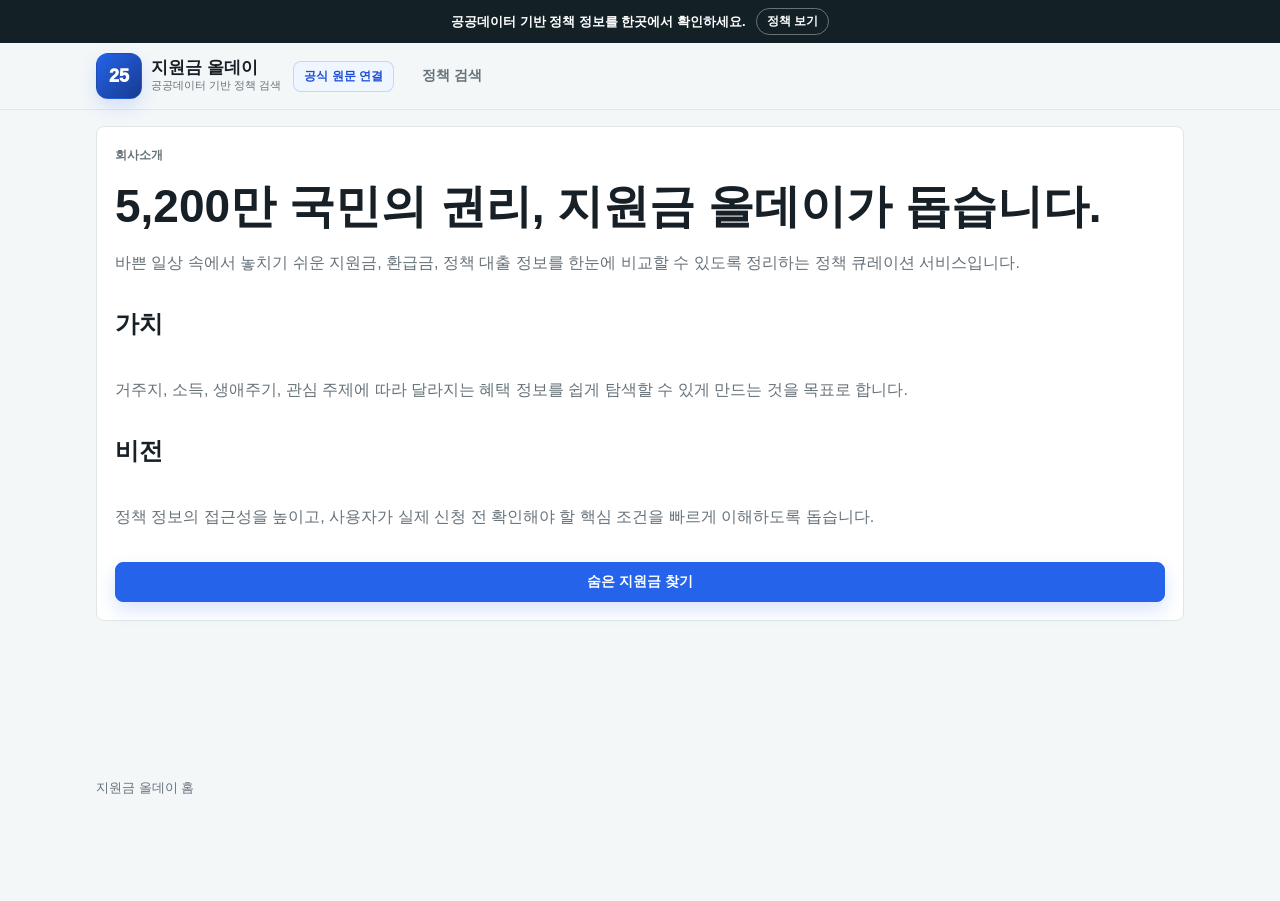
==== about.html @ da529f5f "Rename about page title" ====
<!doctype html>
<html lang="ko">
  <head>
    <meta charset="utf-8" />
    <meta name="viewport" content="width=device-width, initial-scale=1" />
    <meta name="description" content="지원금 올데이 서비스 소개" />
    <link rel="icon" href="assets/icon-government-support25.svg" type="image/svg+xml" />
    <link rel="stylesheet" href="styles.css" />
    <title>회사소개 - 지원금 올데이</title>
  </head>
  <body>
    <div class="promo-bar"><span>공공데이터 기반 정책 정보를 한곳에서 확인하세요.</span><a href="category.html">정책 보기</a></div>
    <header class="site-header">
      <div class="header-inner">
        <a class="brand" href="index.html"><span class="brand-mark">25</span><span class="brand-copy"><strong>지원금 올데이</strong><small>공공데이터 기반 정책 검색</small></span></a>
        <span class="trust-badge">공식 원문 연결</span>
        <nav class="desktop-nav"><a href="category.html">정책 검색</a></nav>
      </div>
    </header>
    <main class="site-main">
      <article class="content-page section-card">
        <p class="eyebrow">회사소개</p>
        <h1>5,200만 국민의 권리, 지원금 올데이가 돕습니다.</h1>
        <p>바쁜 일상 속에서 놓치기 쉬운 지원금, 환급금, 정책 대출 정보를 한눈에 비교할 수 있도록 정리하는 정책 큐레이션 서비스입니다.</p>
        <h2>가치</h2>
        <p>거주지, 소득, 생애주기, 관심 주제에 따라 달라지는 혜택 정보를 쉽게 탐색할 수 있게 만드는 것을 목표로 합니다.</p>
        <h2>비전</h2>
        <p>정책 정보의 접근성을 높이고, 사용자가 실제 신청 전 확인해야 할 핵심 조건을 빠르게 이해하도록 돕습니다.</p>
        <a class="primary-button" href="category.html">숨은 지원금 찾기</a>
      </article>
    </main>
    <footer class="site-footer"><a href="index.html">지원금 올데이 홈</a></footer>
  </body>
</html>
---- styles.css ----
:root {
  --bg: #f4f7f8;
  --surface: #ffffff;
  --surface-soft: #eef8f6;
  --surface-warm: #fff5e4;
  --ink: #172026;
  --muted: #66727a;
  --line: #dfe7e5;
  --teal: #12b8a6;
  --teal-dark: #087f74;
  --coral: #ff785f;
  --blue: #2563eb;
  --blue-dark: #1d4ed8;
  --gold: #f5ad2f;
  --shadow: 0 18px 45px rgba(19, 32, 38, 0.11);
  --radius: 8px;
  --nav-height: 74px;
  font-family:
    Pretendard,
    -apple-system,
    BlinkMacSystemFont,
    "Segoe UI",
    "Noto Sans KR",
    sans-serif;
}

* {
  box-sizing: border-box;
}

[hidden] {
  display: none !important;
}

html {
  scroll-behavior: smooth;
}

body {
  min-width: 320px;
  margin: 0;
  overflow-x: hidden;
  background: var(--bg);
  color: var(--ink);
  letter-spacing: 0;
}

button,
input,
select,
textarea {
  font: inherit;
}

button {
  cursor: pointer;
}

a {
  color: inherit;
  text-decoration: none;
}

img {
  display: block;
  max-width: 100%;
}

.sr-only {
  position: absolute;
  width: 1px;
  height: 1px;
  padding: 0;
  margin: -1px;
  overflow: hidden;
  clip: rect(0, 0, 0, 0);
  white-space: nowrap;
  border: 0;
}

.promo-bar {
  position: sticky;
  top: 0;
  z-index: 30;
  min-height: 38px;
  display: flex;
  align-items: center;
  justify-content: center;
  gap: 10px;
  padding: 8px 14px;
  background: #132026;
  color: #ffffff;
  font-size: 13px;
  font-weight: 900;
}

.promo-bar a {
  border: 1px solid rgba(255, 255, 255, 0.36);
  border-radius: 999px;
  padding: 4px 10px;
  font-size: 12px;
}

.site-header {
  position: sticky;
  top: 38px;
  z-index: 25;
  background: rgba(244, 247, 248, 0.94);
  border-bottom: 1px solid rgba(223, 231, 229, 0.94);
  backdrop-filter: blur(16px);
}

.header-inner {
  width: min(1120px, 100%);
  min-height: 66px;
  margin: 0 auto;
  padding: 10px 16px;
  display: flex;
  align-items: center;
  gap: 12px;
}

.brand {
  min-width: 0;
  display: inline-flex;
  align-items: center;
  gap: 9px;
}

.brand-mark {
  width: 46px;
  height: 46px;
  border-radius: 12px;
  display: grid;
  place-items: center;
  border: 1px solid rgba(37, 99, 235, 0.26);
  background: linear-gradient(135deg, var(--blue), #173b8f);
  color: #ffffff;
  font-size: 18px;
  font-weight: 950;
  letter-spacing: 0;
  box-shadow: 0 8px 18px rgba(37, 99, 235, 0.16);
}

.brand-copy {
  display: grid;
  gap: 2px;
}

.brand-copy strong {
  font-size: 17px;
  line-height: 1;
  letter-spacing: 0;
  white-space: nowrap;
}

.brand-copy small {
  color: var(--muted);
  font-size: 11px;
  white-space: nowrap;
}

.trust-badge {
  display: none;
  min-height: 30px;
  align-items: center;
  border: 1px solid rgba(37, 99, 235, 0.22);
  border-radius: var(--radius);
  background: #eff6ff;
  color: var(--blue-dark);
  padding: 6px 10px;
  font-size: 12px;
  font-weight: 900;
  white-space: nowrap;
}

.desktop-nav {
  display: none;
  align-items: center;
  gap: 14px;
  margin-left: 16px;
  color: var(--muted);
  font-size: 14px;
  font-weight: 900;
}

.desktop-nav a:hover {
  color: var(--teal-dark);
}

.site-search {
  flex: 1;
  max-width: 430px;
  margin-left: auto;
  display: none;
  align-items: center;
  background: var(--surface);
  border: 1px solid var(--line);
  border-radius: 999px;
  padding: 4px 6px 4px 16px;
}

.site-search input {
  min-width: 0;
  width: 100%;
  border: 0;
  outline: 0;
  background: transparent;
}

.site-search button {
  width: 34px;
  height: 34px;
  border: 0;
  border-radius: 50%;
  background: var(--ink);
  color: #ffffff;
  font-size: 18px;
}

.site-main {
  width: min(1120px, 100%);
  margin: 0 auto;
  padding: 16px 16px calc(var(--nav-height) + 26px);
}

.page-stack {
  display: grid;
  gap: 24px;
}

.hero-layout {
  display: grid;
  gap: 14px;
}

.hero-card,
.quick-card,
.section-card,
.detail-card,
.notice-card {
  background: var(--surface);
  border: 1px solid var(--line);
  border-radius: var(--radius);
}

.hero-card {
  overflow: hidden;
  box-shadow: var(--shadow);
}

.hero-copy {
  display: grid;
  gap: 14px;
  padding: 20px;
}

.eyebrow {
  margin: 0;
  color: var(--teal-dark);
  font-size: 12px;
  font-weight: 900;
}

h1,
h2,
h3,
p {
  margin-top: 0;
}

.hero-copy h1 {
  margin: 0;
  font-size: clamp(30px, 6.2vw, 54px);
  line-height: 1.05;
  letter-spacing: 0;
  overflow-wrap: anywhere;
  word-break: keep-all;
}

.hero-copy p:not(.eyebrow) {
  margin: 0;
  color: var(--muted);
  line-height: 1.65;
}

.hero-actions,
.detail-actions,
.card-actions {
  display: flex;
  flex-wrap: wrap;
  gap: 8px;
}

.primary-button,
.ghost-button,
.apply-link {
  min-height: 40px;
  border-radius: var(--radius);
  border: 1px solid transparent;
  display: inline-flex;
  align-items: center;
  justify-content: center;
  padding: 10px 14px;
  font-size: 14px;
  font-weight: 900;
  white-space: nowrap;
}

.primary-button,
.apply-link {
  border-color: var(--blue);
  background: var(--blue);
  color: #ffffff;
  box-shadow: 0 8px 18px rgba(37, 99, 235, 0.18);
}

.primary-button:hover,
.apply-link:hover {
  border-color: var(--blue-dark);
  background: var(--blue-dark);
}

.ghost-button {
  background: #ffffff;
  border-color: var(--line);
  color: var(--ink);
}

.hero-media {
  position: relative;
  min-height: 220px;
  margin: 0;
  background: #dbe7e6;
}

.hero-media img {
  width: 100%;
  height: 100%;
  min-height: 220px;
  object-fit: cover;
}

.download-panel {
  position: absolute;
  left: 14px;
  right: 14px;
  bottom: 14px;
  display: grid;
  gap: 10px;
  padding: 12px;
  border-radius: var(--radius);
  background: rgba(255, 255, 255, 0.92);
  border: 1px solid rgba(255, 255, 255, 0.8);
  backdrop-filter: blur(10px);
}

.download-panel small,
.section-head span,
.mini-meta,
.notice-card p {
  color: var(--muted);
}

.store-row {
  display: flex;
  flex-wrap: wrap;
  gap: 6px;
}

.store-row button {
  min-height: 34px;
  border: 1px solid var(--line);
  border-radius: var(--radius);
  background: #ffffff;
  padding: 7px 12px;
  font-size: 12px;
  font-weight: 900;
}

.quick-card {
  display: grid;
  gap: 14px;
  padding: 16px;
}

.quick-card h2 {
  margin: 0 0 4px;
  font-size: 22px;
}

.category-grid {
  display: grid;
  grid-template-columns: repeat(3, minmax(0, 1fr));
  gap: 10px;
}

.category-tile {
  min-height: 126px;
  display: grid;
  align-items: center;
  justify-items: center;
  gap: 8px;
  border: 1px solid rgba(18, 184, 166, 0.16);
  border-radius: var(--radius);
  background: linear-gradient(180deg, #f0fdfa 0%, #ffffff 100%);
  padding: 12px 10px;
  font-weight: 900;
  transition:
    border-color 160ms ease,
    background 160ms ease,
    transform 160ms ease;
}

.category-tile:nth-child(2) {
  border-color: rgba(255, 120, 95, 0.18);
  background: linear-gradient(180deg, #fff5f2 0%, #ffffff 100%);
}

.category-tile:nth-child(3) {
  border-color: rgba(37, 99, 235, 0.18);
  background: linear-gradient(180deg, #eff6ff 0%, #ffffff 100%);
}

.category-tile:hover {
  border-color: rgba(37, 99, 235, 0.28);
  transform: translateY(-1px);
}

.category-tile.active,
.filter-row a.active {
  border-color: rgba(18, 184, 166, 0.5);
  background: var(--surface-soft);
  color: var(--teal-dark);
}

.tile-illustration {
  width: 74px;
  height: 56px;
  object-fit: contain;
}

.tile-copy {
  min-width: 0;
  display: grid;
  justify-items: center;
  gap: 3px;
  text-align: center;
}

.tile-copy strong {
  color: var(--ink);
  font-size: 16px;
  line-height: 1.15;
}

.tile-copy small {
  color: var(--muted);
  font-size: 12px;
  font-weight: 800;
  line-height: 1.25;
}

.search-box {
  display: flex;
  gap: 8px;
  padding: 8px;
  border: 1px solid var(--line);
  border-radius: var(--radius);
  background: #ffffff;
}

.search-box input {
  min-width: 0;
  flex: 1;
  border: 0;
  outline: 0;
  background: transparent;
  padding: 0 8px;
}

.search-box button {
  width: 44px;
  border: 0;
  border-radius: var(--radius);
  background: var(--ink);
  color: #ffffff;
}

.home-search-box {
  min-height: 42px;
  align-items: center;
  gap: 12px;
  padding: 0;
  border: 0;
  background: transparent;
}

.home-search-box input {
  min-height: 42px;
  padding: 0;
  color: var(--ink);
  font-size: 19px;
  font-weight: 900;
}

.home-search-box input::placeholder {
  color: #7f8b9a;
  opacity: 1;
}

.home-search-icon {
  position: relative;
  width: 18px;
  height: 18px;
  flex: 0 0 18px;
  border: 2px solid #8997a6;
  border-radius: 50%;
}

.home-search-icon::after {
  content: "";
  position: absolute;
  right: -6px;
  bottom: -4px;
  width: 8px;
  height: 2px;
  border-radius: 999px;
  background: #8997a6;
  transform: rotate(45deg);
  transform-origin: center;
}

.suggest-search-row {
  display: flex;
  flex-wrap: wrap;
  align-items: center;
  gap: 7px;
}

.suggest-search-row > span {
  margin-right: 6px;
  color: #8a98a8;
  font-size: 14px;
  font-weight: 900;
}

.suggest-search-row a {
  min-height: 28px;
  display: inline-flex;
  align-items: center;
  border: 1px solid #cfe3ff;
  border-radius: 6px;
  background: #e4f0ff;
  color: #0969ff;
  padding: 0 9px;
  font-size: 13px;
  font-weight: 900;
  white-space: nowrap;
}

.suggest-search-row a:hover {
  border-color: #93c5fd;
  background: #dbeafe;
}

.tag-row,
.filter-row {
  display: flex;
  gap: 8px;
  overflow-x: auto;
  padding-bottom: 2px;
  scrollbar-width: none;
}

.tag-row::-webkit-scrollbar,
.filter-row::-webkit-scrollbar {
  display: none;
}

.region-shortcuts {
  flex-wrap: wrap;
  overflow-x: visible;
  padding-bottom: 0;
}

.shortcut-group {
  display: grid;
  gap: 8px;
}

.shortcut-group > span {
  color: var(--muted);
  font-size: 13px;
  font-weight: 900;
}

.tag-row a,
.filter-row a {
  min-height: 40px;
  display: inline-flex;
  align-items: center;
  border: 1px solid var(--line);
  border-radius: 999px;
  background: #ffffff;
  padding: 9px 13px;
  font-size: 14px;
  font-weight: 900;
  white-space: nowrap;
}

.region-shortcuts a {
  min-height: 36px;
  border-radius: var(--radius);
  padding: 8px 11px;
  font-size: 13px;
}

.region-filter {
  display: grid;
  gap: 8px;
}

.region-filter > span {
  color: var(--muted);
  font-size: 13px;
  font-weight: 900;
}

.section {
  display: grid;
  gap: 12px;
}

.result-notice {
  margin: 0;
  color: var(--muted);
  font-size: 13px;
  line-height: 1.45;
}

.result-notice:empty {
  display: none;
}

.section-head {
  display: flex;
  align-items: end;
  justify-content: space-between;
  gap: 12px;
}

.section-head h2 {
  margin: 0 0 4px;
  font-size: 22px;
}

.more-link {
  color: var(--teal-dark);
  font-weight: 900;
}

.policy-list,
.issue-grid {
  display: grid;
  gap: 10px;
}

.policy-card {
  min-width: 0;
  display: grid;
  grid-template-columns: 76px 1fr;
  gap: 12px;
  padding: 12px;
  background: var(--surface);
  border: 1px solid var(--line);
  border-radius: var(--radius);
}

.policy-thumb {
  width: 76px;
  aspect-ratio: 1;
  display: grid;
  place-items: center;
  border-radius: var(--radius);
  border: 1px solid rgba(18, 184, 166, 0.16);
  background: linear-gradient(180deg, #f0fdfa 0%, #ffffff 100%);
  overflow: hidden;
}

.policy-thumb.support {
  border-color: rgba(18, 184, 166, 0.16);
  background: linear-gradient(180deg, #f0fdfa 0%, #ffffff 100%);
}

.policy-thumb.refund {
  border-color: rgba(255, 120, 95, 0.18);
  background: linear-gradient(180deg, #fff5f2 0%, #ffffff 100%);
}

.policy-thumb.loan {
  border-color: rgba(37, 99, 235, 0.18);
  background: linear-gradient(180deg, #eff6ff 0%, #ffffff 100%);
}

.policy-body {
  min-width: 0;
  display: grid;
  gap: 8px;
}

.meta-row,
.mini-meta {
  display: flex;
  align-items: center;
  flex-wrap: wrap;
  gap: 6px;
  font-size: 13px;
}

.badge {
  display: inline-flex;
  min-height: 24px;
  align-items: center;
  border-radius: 999px;
  background: var(--surface-soft);
  color: var(--teal-dark);
  padding: 4px 8px;
  font-size: 12px;
  font-weight: 900;
}

.badge.refund {
  background: #fff0ed;
  color: #b23e2e;
}

.badge.loan {
  background: #edf3ff;
  color: #255fb8;
}

.badge.deadline {
  background: var(--surface-warm);
  color: #8a5a00;
}

.policy-card h3,
.issue-card h3 {
  margin: 0;
  font-size: 16px;
  line-height: 1.35;
  overflow-wrap: anywhere;
}

.policy-card p,
.issue-card p {
  margin: 0;
  color: var(--muted);
  font-size: 13px;
  line-height: 1.45;
}

.card-actions {
  justify-content: flex-start;
}

.card-actions button,
.card-actions .apply-link,
.card-actions .ghost-button {
  min-height: 34px;
  border: 1px solid var(--line);
  border-radius: var(--radius);
  padding: 7px 11px;
  font-size: 12px;
  font-weight: 900;
  box-shadow: none;
}

.card-actions button,
.card-actions .ghost-button {
  background: #ffffff;
  color: var(--ink);
}

.card-actions .apply-link {
  border-color: var(--blue);
  background: var(--blue);
  color: #ffffff;
}

.issue-card,
.empty-card,
.notice-card {
  padding: 14px;
  border: 1px solid var(--line);
  border-radius: var(--radius);
  background: var(--surface);
}

.issue-grid {
  grid-template-columns: repeat(2, minmax(0, 1fr));
}

.issue-card {
  min-height: 136px;
  display: grid;
  align-content: space-between;
}

.issue-visual {
  height: 36px;
  border-radius: var(--radius);
  background: linear-gradient(90deg, var(--teal), var(--coral));
}

.category-hero,
.detail-card,
.content-page {
  display: grid;
  gap: 16px;
  padding: 18px;
}

.category-hero h1,
.detail-head h1,
.content-page h1 {
  margin: 0;
  font-size: clamp(28px, 7vw, 46px);
  line-height: 1.12;
}

.detail-card {
  grid-template-columns: 1fr;
}

.detail-head,
.detail-section {
  display: grid;
  gap: 12px;
}

.detail-head p,
.detail-section p,
.content-page p,
.content-page li {
  color: var(--muted);
  line-height: 1.7;
}

.benefit-summary {
  display: grid;
  gap: 6px;
  padding: 16px;
  border-radius: var(--radius);
  background: var(--surface-soft);
}

.benefit-summary strong {
  font-size: 30px;
}

.detail-grid {
  display: grid;
  gap: 8px;
}

.detail-row {
  display: grid;
  grid-template-columns: 112px 1fr;
  gap: 10px;
  padding: 10px 0;
  border-bottom: 1px solid var(--line);
}

.detail-row dt {
  color: var(--muted);
  font-size: 13px;
  font-weight: 900;
}

.detail-row dd {
  margin: 0;
  line-height: 1.5;
}

.field {
  display: grid;
  gap: 6px;
}

.field label {
  color: var(--muted);
  font-size: 12px;
  font-weight: 900;
}

.field input,
.field textarea {
  width: 100%;
  min-height: 44px;
  border: 1px solid var(--line);
  border-radius: var(--radius);
  background: #ffffff;
  padding: 10px 12px;
  outline: 0;
}

.field textarea {
  min-height: 96px;
  resize: vertical;
}

.bottom-nav {
  position: fixed;
  left: 0;
  right: 0;
  bottom: 0;
  z-index: 28;
  height: var(--nav-height);
  display: grid;
  grid-template-columns: repeat(2, 1fr);
  padding: 8px max(8px, env(safe-area-inset-left)) calc(8px + env(safe-area-inset-bottom))
    max(8px, env(safe-area-inset-right));
  background: rgba(255, 255, 255, 0.96);
  border-top: 1px solid var(--line);
  box-shadow: 0 -12px 30px rgba(19, 32, 38, 0.1);
  backdrop-filter: blur(16px);
}

.bottom-nav a {
  min-width: 0;
  display: grid;
  justify-items: center;
  align-content: center;
  gap: 4px;
  color: var(--muted);
  font-size: 11px;
  font-weight: 900;
}

.bottom-nav a.active {
  color: var(--teal-dark);
}

.nav-dot {
  width: 22px;
  height: 22px;
  position: relative;
}

.nav-dot::before,
.nav-dot::after {
  content: "";
  position: absolute;
  border-radius: 3px;
  background: currentColor;
}

.nav-home::before {
  width: 18px;
  height: 13px;
  left: 2px;
  bottom: 2px;
}

.nav-home::after {
  width: 13px;
  height: 13px;
  left: 4px;
  top: 0;
  transform: rotate(45deg);
}

.nav-doc::before {
  width: 16px;
  height: 18px;
  left: 3px;
  top: 2px;
}

.nav-doc::after {
  width: 10px;
  height: 3px;
  left: 6px;
  top: 8px;
  background: #ffffff;
  box-shadow: 0 5px 0 #ffffff;
}

.site-footer {
  width: min(1120px, 100%);
  margin: 0 auto;
  padding: 28px 16px calc(var(--nav-height) + 28px);
  color: var(--muted);
  font-size: 13px;
  line-height: 1.7;
}

.footer-links {
  display: flex;
  flex-wrap: wrap;
  gap: 10px 16px;
  margin-top: 12px;
}

.footer-links a {
  font-weight: 900;
}

.toast {
  position: fixed;
  left: 16px;
  right: 16px;
  bottom: calc(var(--nav-height) + 16px);
  z-index: 60;
  max-width: 480px;
  margin: 0 auto;
  padding: 13px 16px;
  border-radius: var(--radius);
  background: #132026;
  color: #ffffff;
  font-weight: 900;
  box-shadow: var(--shadow);
}

@media (max-width: 480px) {
  .brand-copy small {
    display: none;
  }

  .hero-copy h1 {
    word-break: keep-all;
  }
}

@media (min-width: 760px) {
  .desktop-nav,
  .site-search {
    display: flex;
  }

  .trust-badge {
    display: inline-flex;
  }

  .site-main {
    padding-bottom: calc(var(--nav-height) + 54px);
  }

  .bottom-nav {
    left: 50%;
    right: auto;
    bottom: 18px;
    width: min(620px, calc(100% - 32px));
    height: 66px;
    transform: translateX(-50%);
    border: 1px solid var(--line);
    border-radius: 999px;
    padding: 8px;
  }

  .hero-layout {
    grid-template-columns: minmax(0, 1.35fr) minmax(320px, 0.65fr);
  }

  .hero-card {
    display: grid;
    grid-template-columns: minmax(0, 1.05fr) minmax(330px, 0.95fr);
  }

  .hero-media,
  .hero-media img {
    min-height: 100%;
  }

  .policy-list.featured-list {
    grid-template-columns: repeat(2, minmax(0, 1fr));
  }

  .issue-grid {
    grid-template-columns: repeat(3, minmax(0, 1fr));
  }

  .detail-card {
    grid-template-columns: minmax(0, 1fr) 290px;
    align-items: start;
  }

  .detail-section {
    grid-column: 1 / -1;
  }
}

@media (min-width: 1040px) {
  .policy-list.full-list {
    grid-template-columns: repeat(3, minmax(0, 1fr));
  }

  .policy-list.full-list .policy-card {
    grid-template-columns: 1fr;
  }

  .policy-list.full-list .policy-thumb {
    width: 100%;
    aspect-ratio: 2.1 / 1;
  }

  .policy-list.full-list .policy-thumb .tile-illustration {
    width: 96px;
    height: 72px;
  }
}
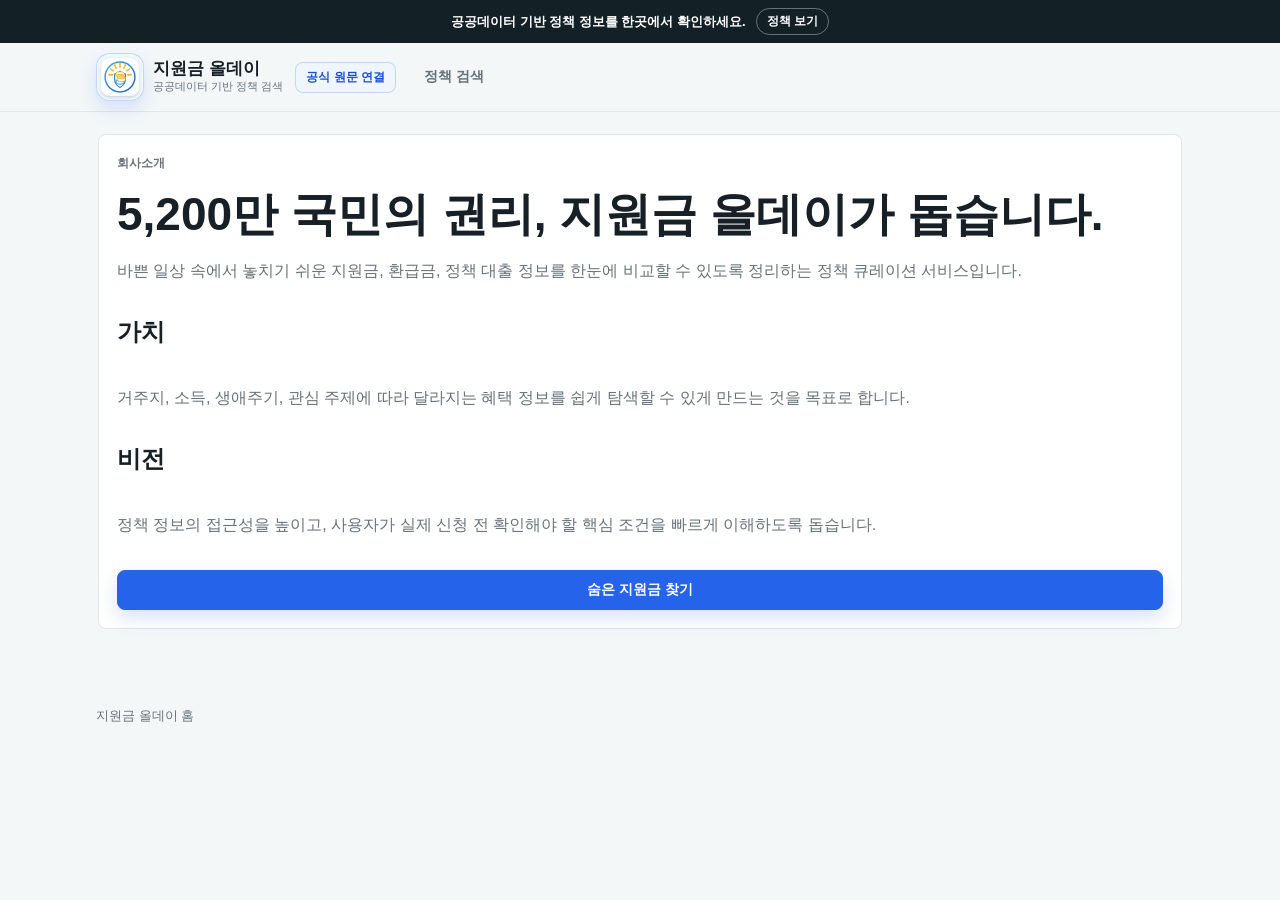
==== commit 8549cc8e: "Add app shell metadata to support pages" ====
--- a/about.html
+++ b/about.html
@@ -4,15 +4,24 @@
     <meta charset="utf-8" />
     <meta name="viewport" content="width=device-width, initial-scale=1" />
     <meta name="description" content="지원금 올데이 서비스 소개" />
-    <link rel="icon" href="assets/icon-government-support25.svg" type="image/svg+xml" />
-    <link rel="stylesheet" href="styles.css" />
+    <meta name="theme-color" content="#2563eb" />
+    <meta name="application-name" content="지원금 올데이" />
+    <meta name="mobile-web-app-capable" content="yes" />
+    <meta name="apple-mobile-web-app-capable" content="yes" />
+    <meta name="apple-mobile-web-app-title" content="지원금 올데이" />
+    <meta name="apple-mobile-web-app-status-bar-style" content="default" />
+    <link rel="icon" href="assets/icon-government-support25.svg?v=2" type="image/svg+xml" />
+    <link rel="apple-touch-icon" href="assets/app-icon-192.png?v=1" />
+    <link rel="manifest" href="manifest.webmanifest" />
+    <link rel="stylesheet" href="styles.css?v=8" />
+    <link rel="stylesheet" href="desktop.css" />
     <title>회사소개 - 지원금 올데이</title>
   </head>
   <body>
     <div class="promo-bar"><span>공공데이터 기반 정책 정보를 한곳에서 확인하세요.</span><a href="category.html">정책 보기</a></div>
     <header class="site-header">
       <div class="header-inner">
-        <a class="brand" href="index.html"><span class="brand-mark">25</span><span class="brand-copy"><strong>지원금 올데이</strong><small>공공데이터 기반 정책 검색</small></span></a>
+        <a class="brand" href="index.html"><img class="brand-mark" src="assets/logo-government-support25.svg?v=3" alt="" width="48" height="48" /><span class="brand-copy"><strong>지원금 올데이</strong><small>공공데이터 기반 정책 검색</small></span></a>
         <span class="trust-badge">공식 원문 연결</span>
         <nav class="desktop-nav"><a href="category.html">정책 검색</a></nav>
       </div>
@@ -30,5 +39,6 @@
       </article>
     </main>
     <footer class="site-footer"><a href="index.html">지원금 올데이 홈</a></footer>
+    <script src="app-shell.js?v=1"></script>
   </body>
 </html>
--- a/desktop.css
+++ b/desktop.css
@@ -0,0 +1,161 @@
+.brand-mark {
+  width: 48px;
+  height: 48px;
+  flex: 0 0 48px;
+  display: block;
+  overflow: hidden;
+  border-radius: 14px;
+  background:
+    #ffffff url("assets/logo-government-support25.svg?v=3") center / contain no-repeat;
+  color: transparent;
+  font-size: 0;
+  line-height: 0;
+  text-indent: -999px;
+}
+
+.bottom-nav {
+  display: none !important;
+}
+
+.hero-media {
+  background: #eef6f4;
+}
+
+.hero-media > img {
+  object-fit: contain;
+  object-position: center;
+  background: #eef6f4;
+  opacity: 1;
+}
+
+@media (min-width: 760px) {
+  .site-main {
+    padding: 22px 18px 48px;
+  }
+
+  .bottom-nav {
+    display: none;
+  }
+
+  .hero-layout {
+    grid-template-columns: 1fr;
+    align-items: start;
+    gap: 18px;
+  }
+
+  .hero-card {
+    display: grid;
+    grid-template-columns: minmax(0, 0.95fr) minmax(360px, 0.75fr);
+    min-height: 360px;
+  }
+
+  .hero-copy {
+    align-content: center;
+    padding: 34px;
+  }
+
+  .hero-copy h1 {
+    font-size: 46px;
+  }
+
+  .hero-media,
+  .hero-media img {
+    min-height: 360px;
+  }
+
+  .quick-card {
+    grid-template-columns: repeat(3, minmax(0, 1fr));
+    align-items: start;
+    gap: 16px 18px;
+    padding: 18px;
+  }
+
+  .quick-card > div:first-child,
+  .quick-card > .category-grid,
+  .quick-card > .home-search-box,
+  .quick-card > .suggest-search-row {
+    grid-column: 1 / -1;
+  }
+
+  .category-grid {
+    gap: 12px;
+  }
+
+  .category-tile {
+    min-height: 118px;
+    grid-template-columns: auto minmax(0, 1fr);
+    justify-items: start;
+    text-align: left;
+    padding: 16px;
+  }
+
+  .tile-illustration {
+    width: 82px;
+    height: 62px;
+  }
+
+  .tile-copy {
+    justify-items: start;
+    text-align: left;
+  }
+
+  .home-search-box {
+    width: min(760px, 100%);
+    min-height: 56px;
+    padding: 0 16px;
+    border: 1px solid var(--line);
+    border-radius: 14px;
+    background: #ffffff;
+  }
+
+  .home-search-box input {
+    min-height: 54px;
+  }
+
+  .shortcut-group {
+    align-content: start;
+    gap: 10px;
+  }
+
+  .region-shortcuts {
+    align-content: start;
+    max-height: 124px;
+    overflow-y: auto;
+    padding-right: 2px;
+  }
+
+  .filter-row {
+    flex-wrap: wrap;
+    overflow-x: visible;
+    padding-bottom: 0;
+  }
+
+  .policy-list.featured-list {
+    grid-template-columns: repeat(3, minmax(0, 1fr));
+  }
+
+  .site-footer {
+    padding-bottom: 38px;
+  }
+}
+
+@media (min-width: 1040px) {
+  .policy-list.full-list {
+    grid-template-columns: repeat(2, minmax(0, 1fr));
+  }
+
+  .policy-list.full-list .policy-card {
+    grid-template-columns: 104px minmax(0, 1fr);
+    align-items: start;
+  }
+
+  .policy-list.full-list .policy-thumb {
+    width: 104px;
+    aspect-ratio: 1;
+  }
+
+  .policy-list.full-list .policy-thumb .tile-illustration {
+    width: 82px;
+    height: 62px;
+  }
+}
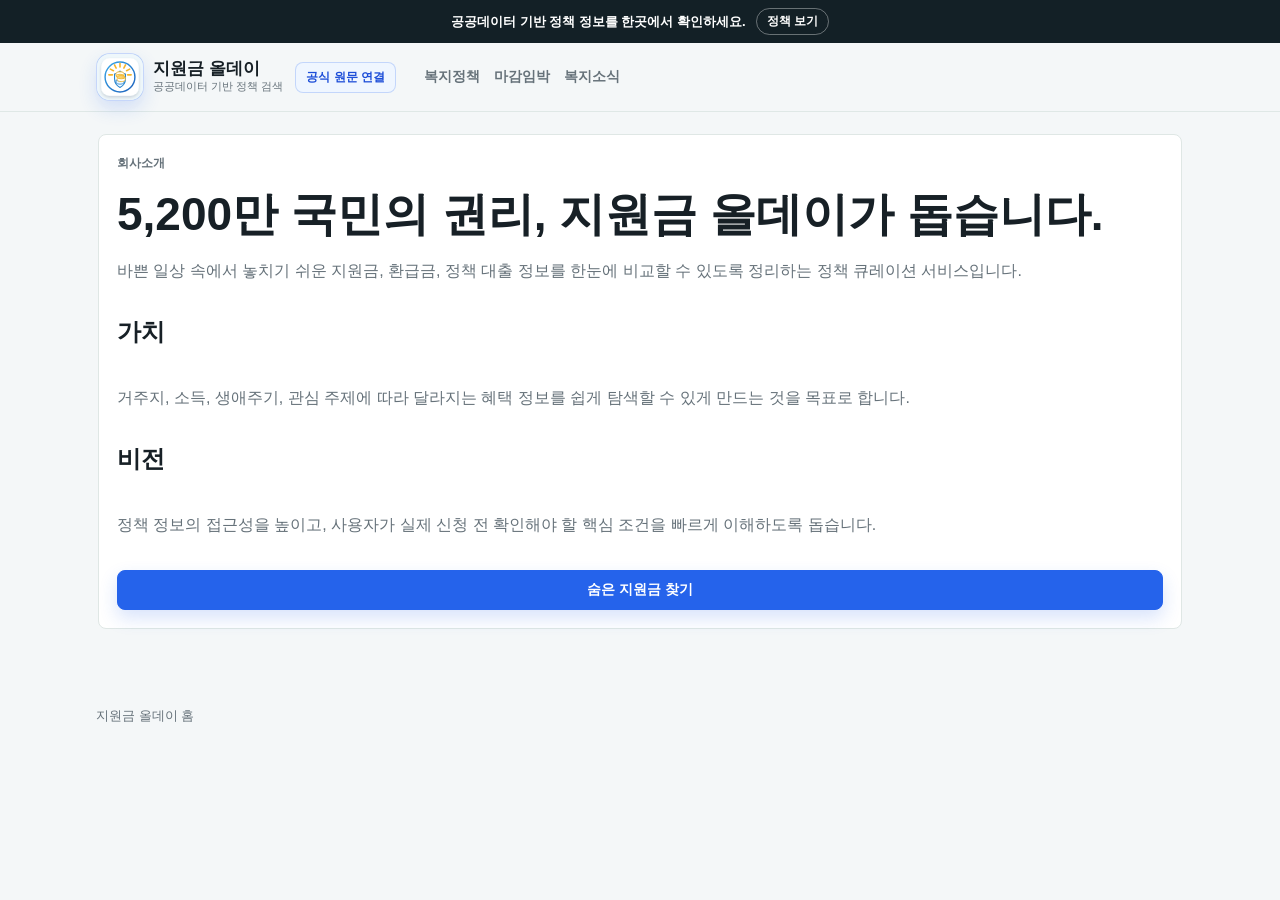
==== commit 2c40a71f: "Align about header navigation" ====
--- a/about.html
+++ b/about.html
@@ -23,7 +23,11 @@
       <div class="header-inner">
         <a class="brand" href="index.html"><img class="brand-mark" src="assets/logo-government-support25.svg?v=3" alt="" width="48" height="48" /><span class="brand-copy"><strong>지원금 올데이</strong><small>공공데이터 기반 정책 검색</small></span></a>
         <span class="trust-badge">공식 원문 연결</span>
-        <nav class="desktop-nav"><a href="category.html">정책 검색</a></nav>
+        <nav class="desktop-nav" aria-label="주요 메뉴">
+          <a href="category.html">복지정책</a>
+          <a href="category.html?deadline=soon">마감임박</a>
+          <a href="category.html?mode=news">복지소식</a>
+        </nav>
       </div>
     </header>
     <main class="site-main">
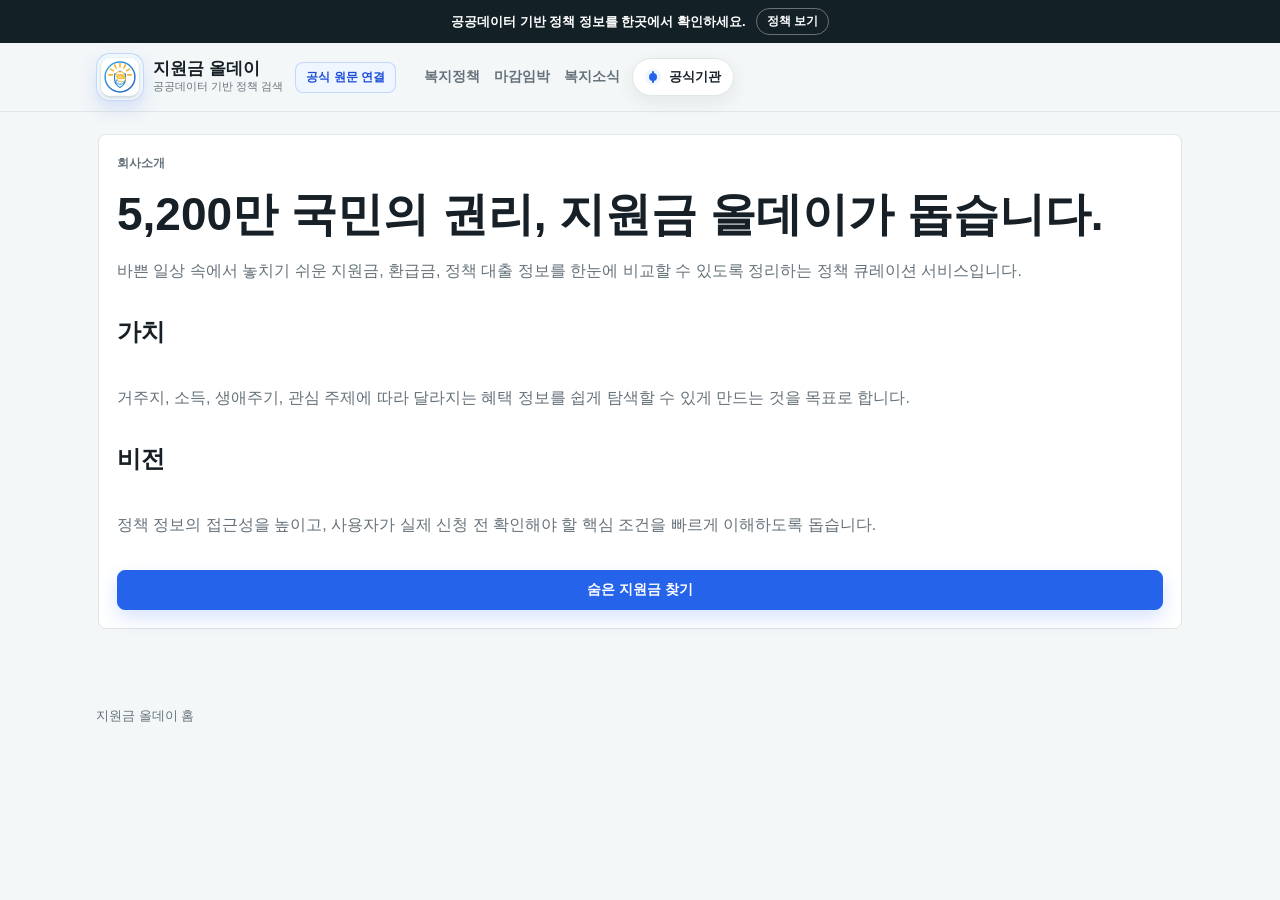
==== commit 4f023e73: "Load official links menu on about page" ====
--- a/about.html
+++ b/about.html
@@ -44,5 +44,6 @@
     </main>
     <footer class="site-footer"><a href="index.html">지원금 올데이 홈</a></footer>
     <script src="app-shell.js?v=1"></script>
+    <script src="official-links.js?v=1"></script>
   </body>
 </html>
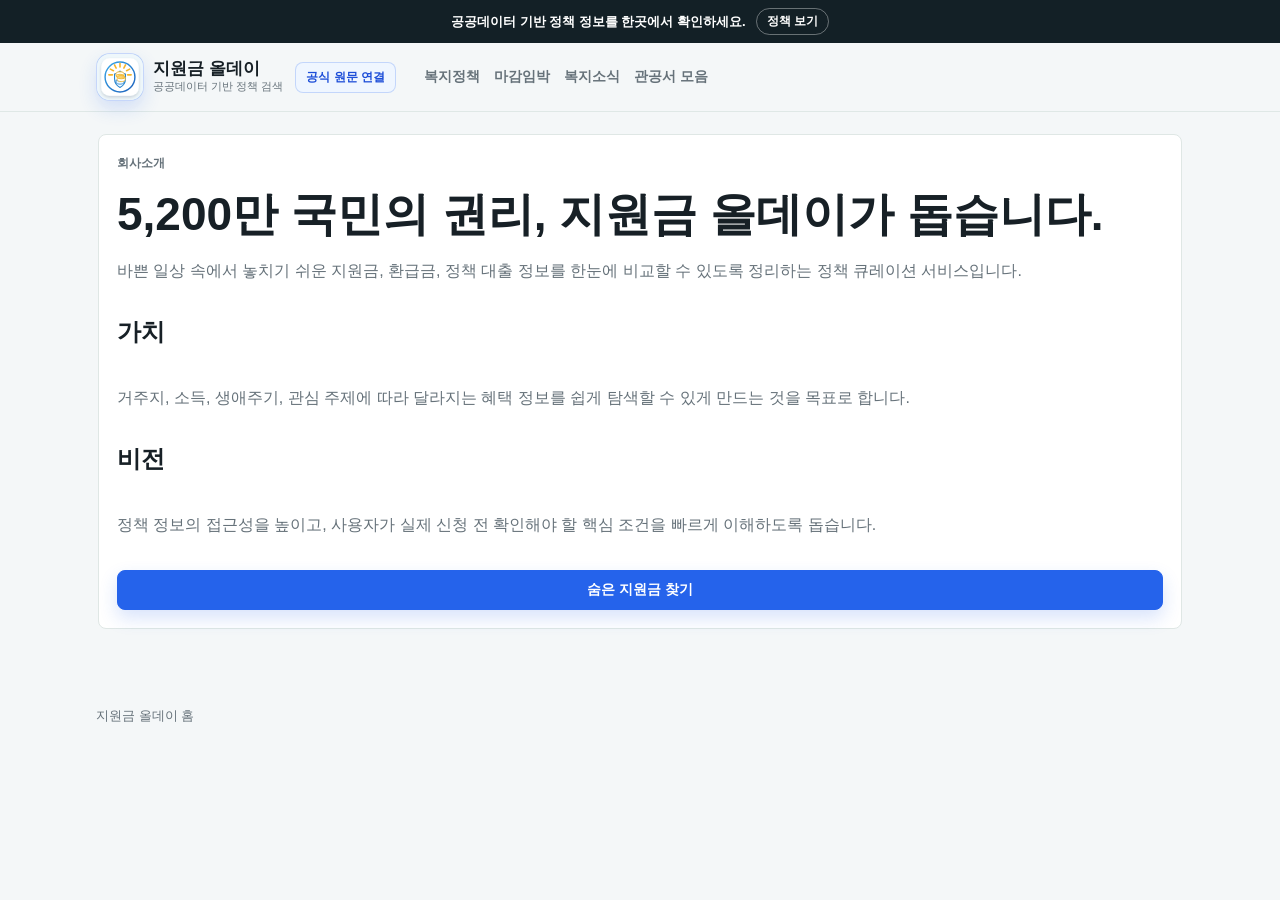
==== commit 82b2b284: "Add official links beside welfare news in header" ====
--- a/about.html
+++ b/about.html
@@ -27,6 +27,7 @@
           <a href="category.html">복지정책</a>
           <a href="category.html?deadline=soon">마감임박</a>
           <a href="category.html?mode=news">복지소식</a>
+          <button type="button" class="official-links-trigger official-links-nav-button" data-official-links-trigger>관공서 모음</button>
         </nav>
       </div>
     </header>
@@ -44,6 +45,6 @@
     </main>
     <footer class="site-footer"><a href="index.html">지원금 올데이 홈</a></footer>
     <script src="app-shell.js?v=1"></script>
-    <script src="official-links.js?v=1"></script>
+    <script src="official-links.js?v=2"></script>
   </body>
 </html>
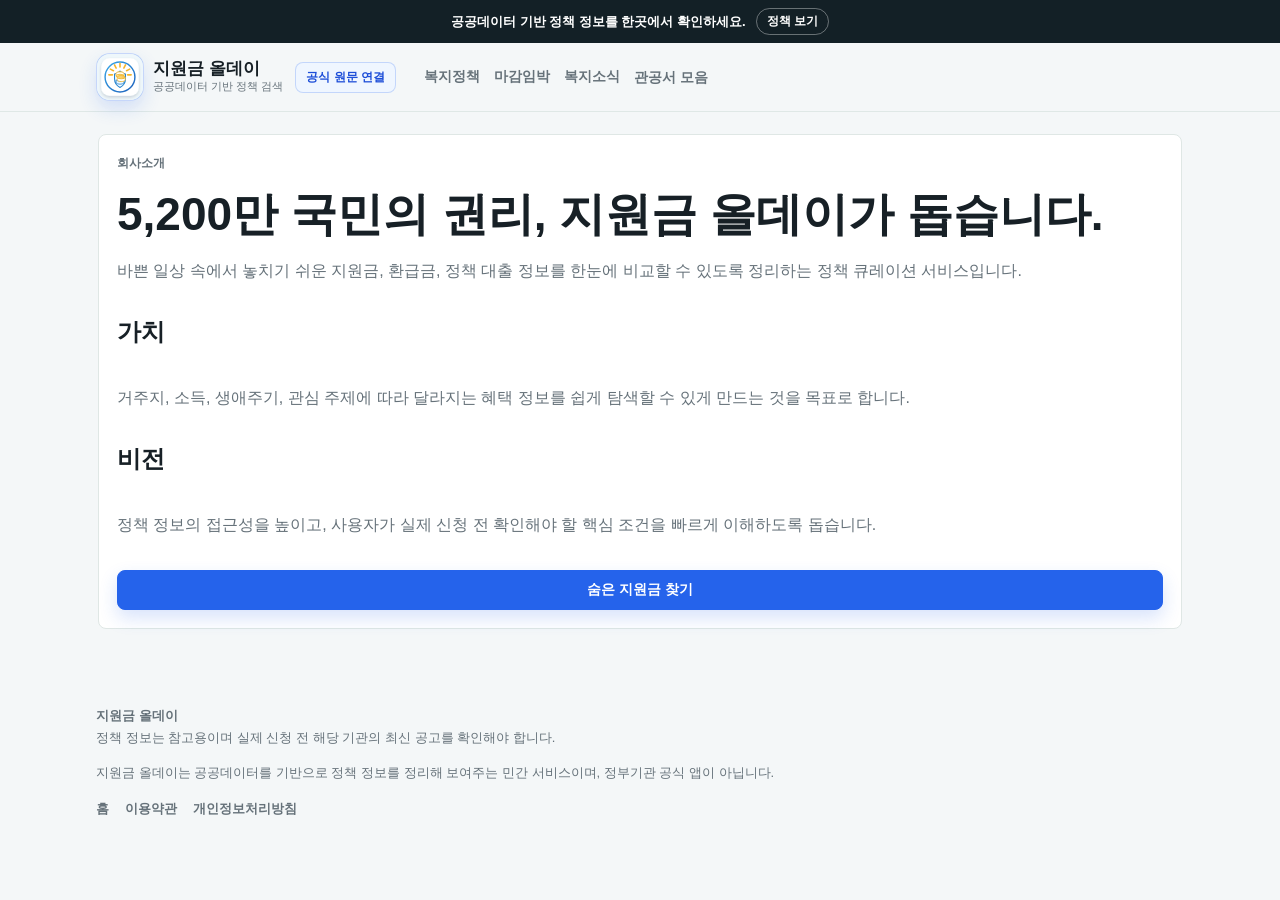
==== commit 97fef080: "Add private service disclaimer to footer" ====
--- a/about.html
+++ b/about.html
@@ -13,7 +13,7 @@
     <link rel="icon" href="assets/icon-government-support25.svg?v=2" type="image/svg+xml" />
     <link rel="apple-touch-icon" href="assets/app-icon-192.png?v=1" />
     <link rel="manifest" href="manifest.webmanifest" />
-    <link rel="stylesheet" href="styles.css?v=8" />
+    <link rel="stylesheet" href="styles.css?v=10" />
     <link rel="stylesheet" href="desktop.css" />
     <title>회사소개 - 지원금 올데이</title>
   </head>
@@ -43,8 +43,13 @@
         <a class="primary-button" href="category.html">숨은 지원금 찾기</a>
       </article>
     </main>
-    <footer class="site-footer"><a href="index.html">지원금 올데이 홈</a></footer>
+    <footer class="site-footer">
+      <strong>지원금 올데이</strong>
+      <p>정책 정보는 참고용이며 실제 신청 전 해당 기관의 최신 공고를 확인해야 합니다.</p>
+      <p class="footer-disclaimer">지원금 올데이는 공공데이터를 기반으로 정책 정보를 정리해 보여주는 민간 서비스이며, 정부기관 공식 앱이 아닙니다.</p>
+      <div class="footer-links"><a href="index.html">홈</a><a href="terms.html">이용약관</a><a href="privacy.html">개인정보처리방침</a></div>
+    </footer>
     <script src="app-shell.js?v=1"></script>
-    <script src="official-links.js?v=2"></script>
+    <script src="official-links.js?v=6"></script>
   </body>
 </html>
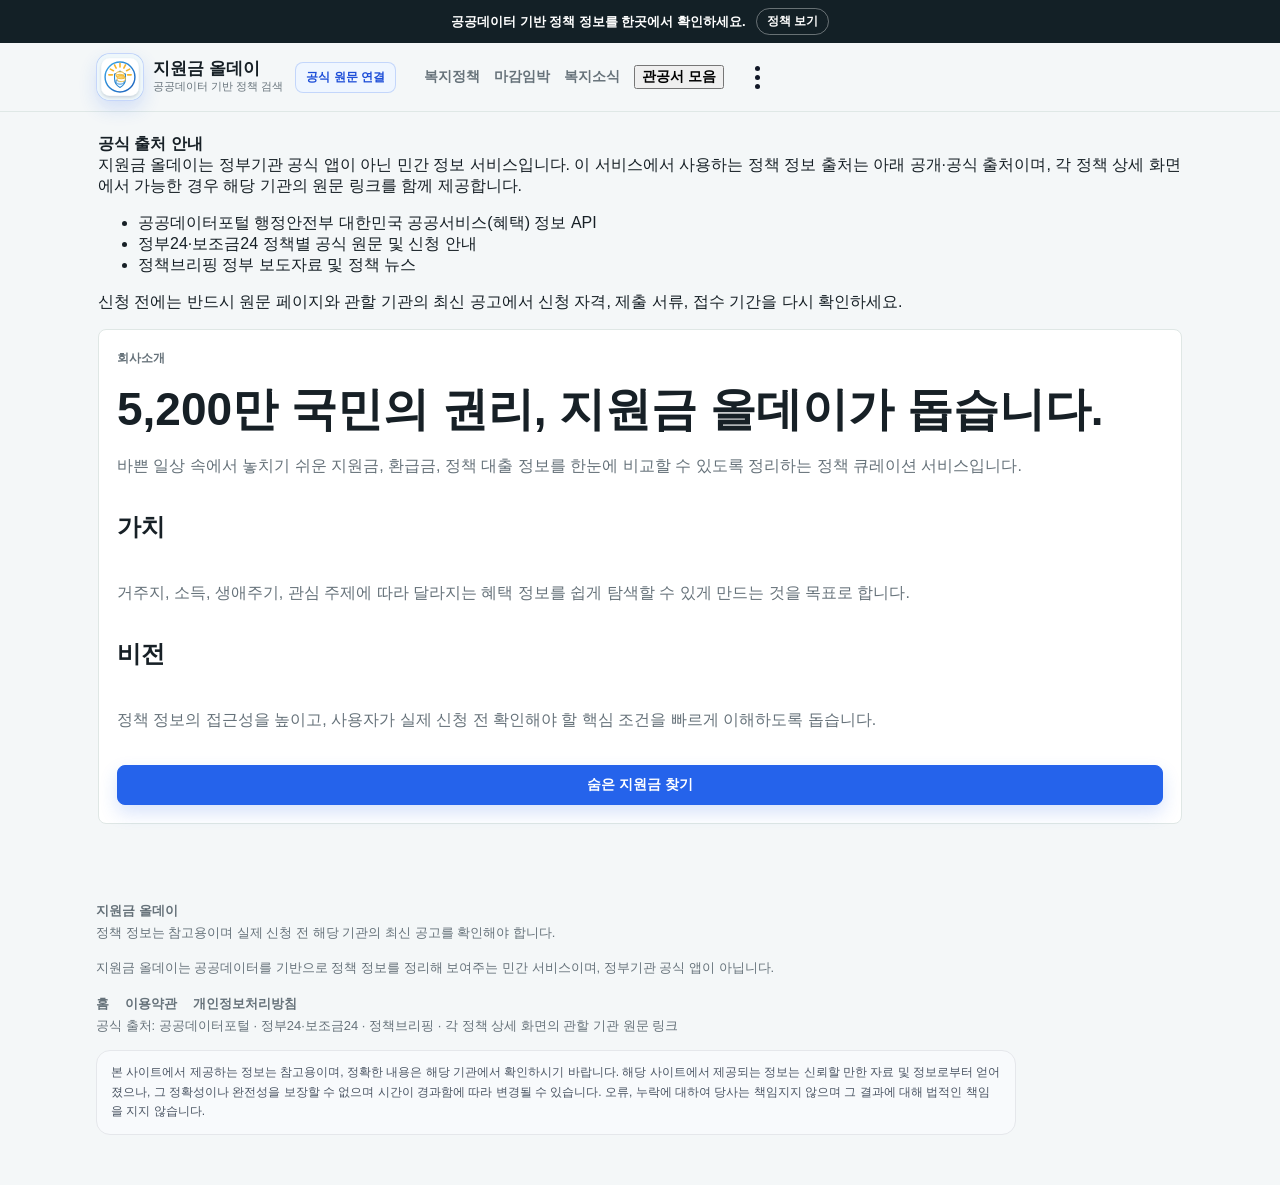
==== commit 488f9463: "Add compliance notice script to about page" ====
--- a/about.html
+++ b/about.html
@@ -51,5 +51,6 @@
     </footer>
     <script src="app-shell.js?v=1"></script>
     <script src="official-links.js?v=6"></script>
+    <script src="source-compliance-fix.js?v=3"></script>
   </body>
 </html>
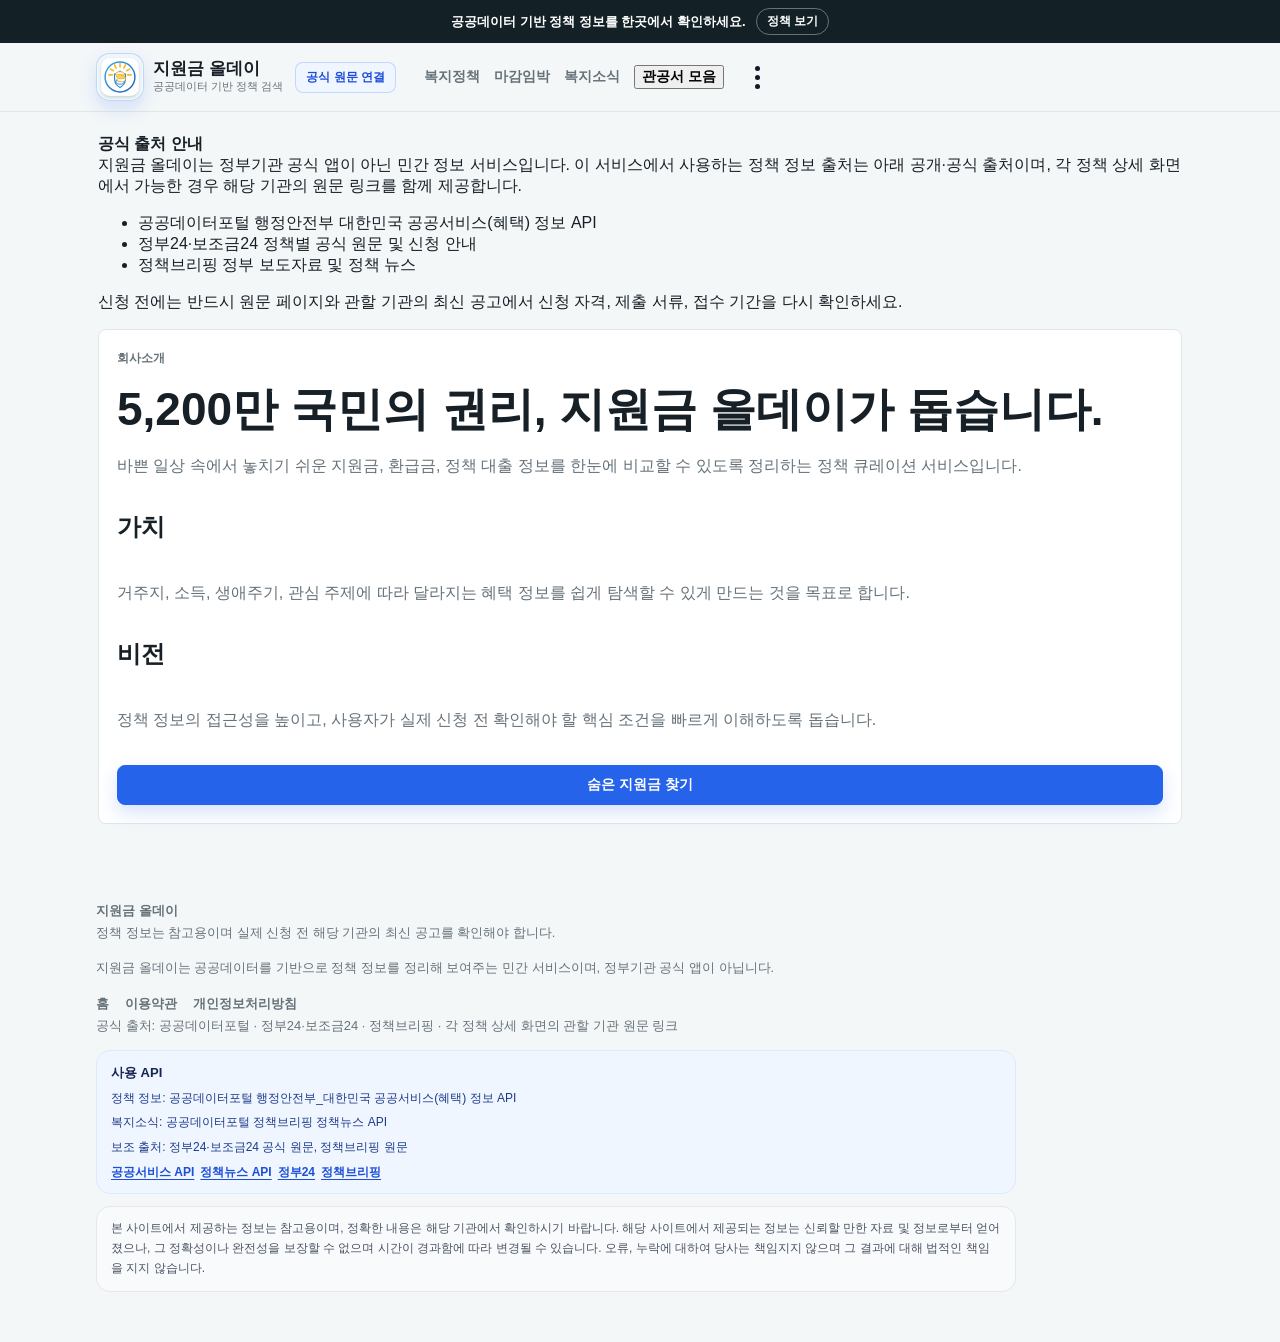
==== commit 4447c6a0: "Add AdSense site verification script" ====
--- a/about.html
+++ b/about.html
@@ -16,6 +16,7 @@
     <link rel="stylesheet" href="styles.css?v=10" />
     <link rel="stylesheet" href="desktop.css" />
     <title>회사소개 - 지원금 올데이</title>
+    <script async src="https://pagead2.googlesyndication.com/pagead/js/adsbygoogle.js?client=ca-pub-5751319666030430" crossorigin="anonymous"></script>
   </head>
   <body>
     <div class="promo-bar"><span>공공데이터 기반 정책 정보를 한곳에서 확인하세요.</span><a href="category.html">정책 보기</a></div>
